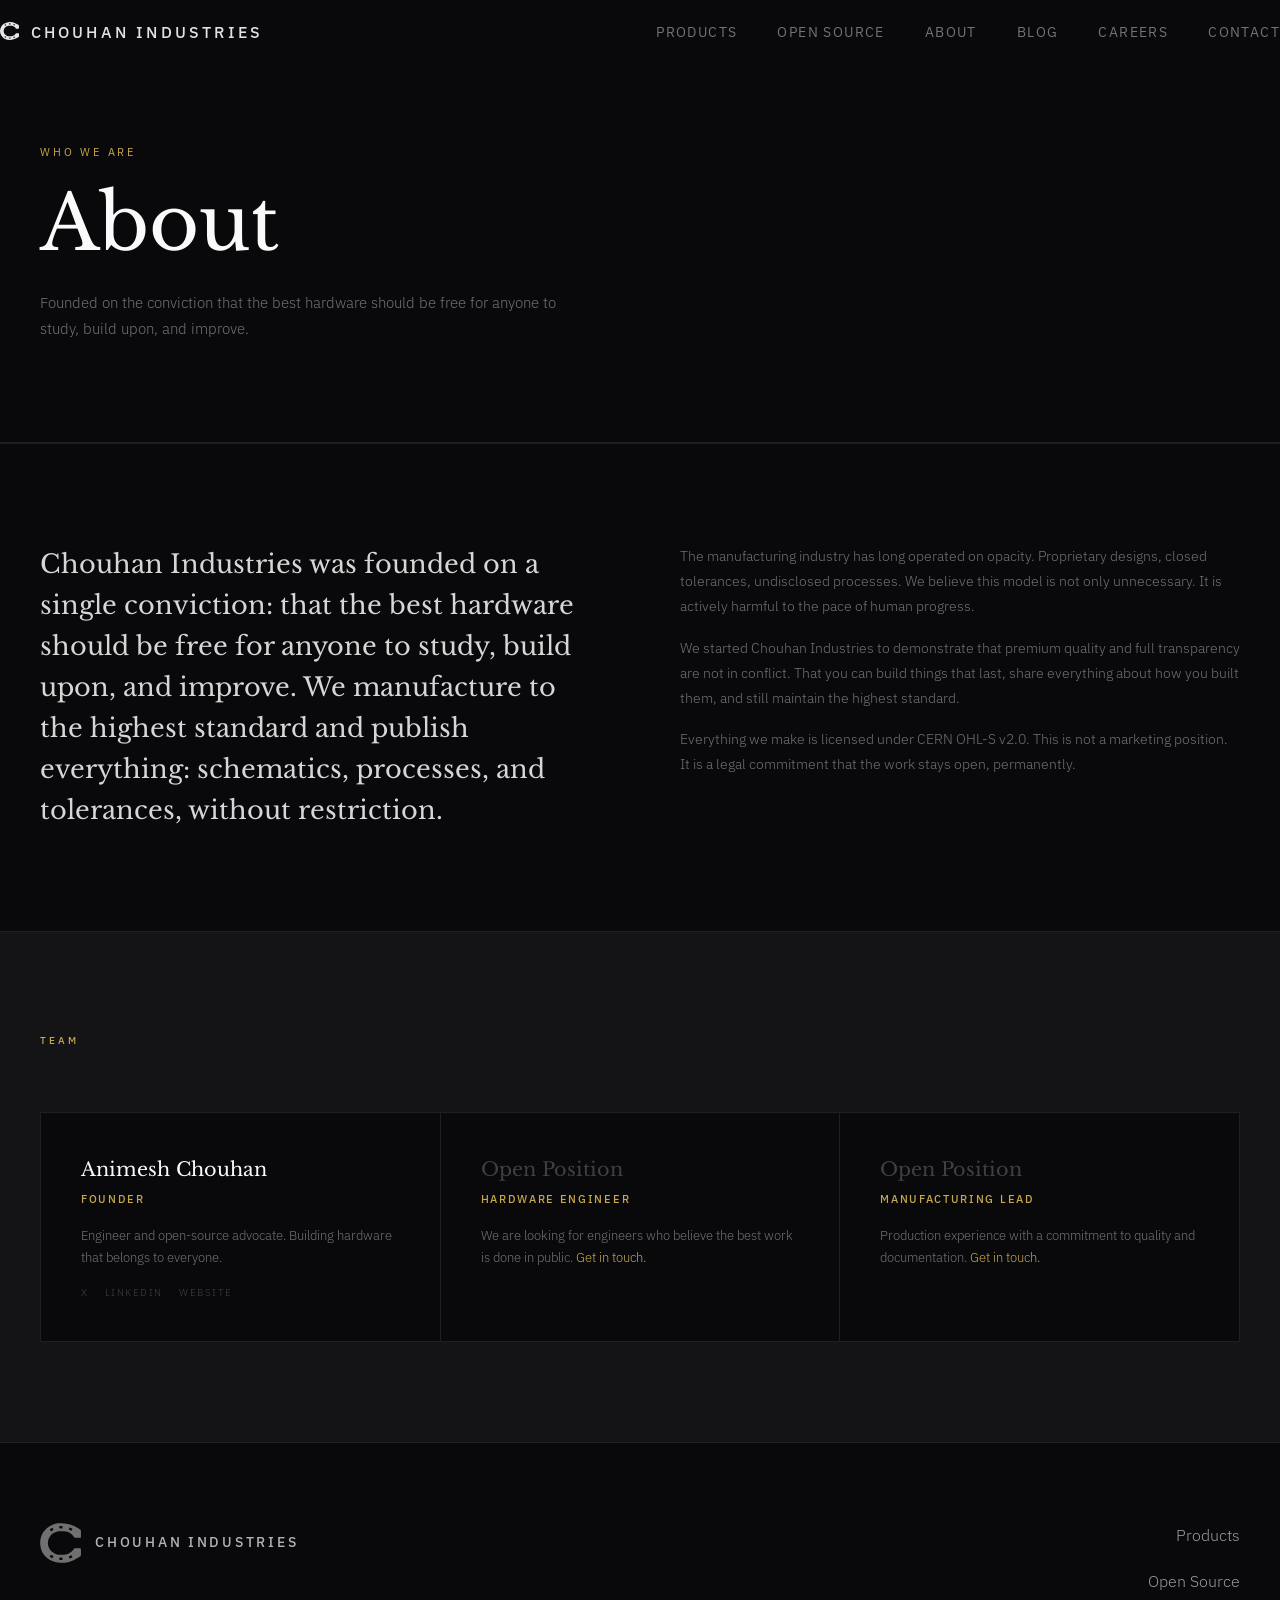
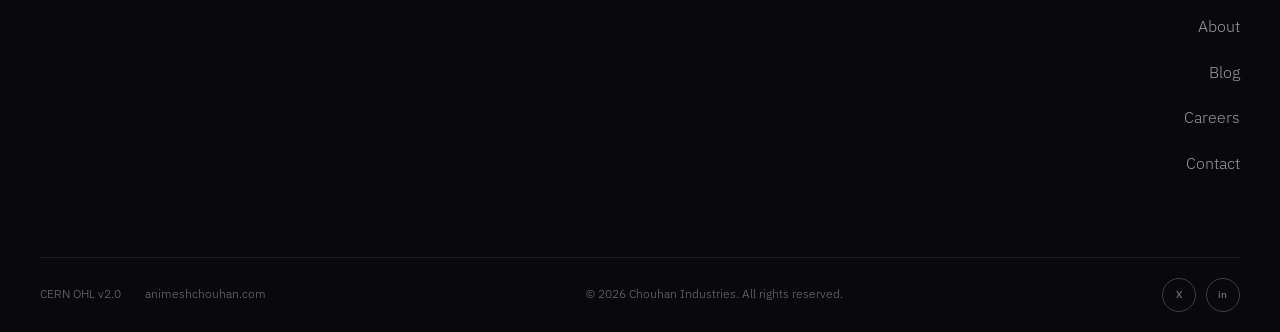
==== about.html @ 0e14c068 "Full site build: multi-page, OMP product, branding system - Redesigned with enterprise aesthetic (da" ====
<!DOCTYPE html>
<html lang="en">

<head>
  <meta charset="UTF-8">
  <meta name="viewport" content="width=device-width, initial-scale=1.0">
  <title>About | Chouhan Industries</title>
  <link rel="preconnect" href="https://fonts.googleapis.com">
  <link rel="preconnect" href="https://fonts.gstatic.com" crossorigin>
  <link href="https://fonts.googleapis.com/css2?family=Libre+Baskerville:ital,wght@0,400;0,700;1,400&family=IBM+Plex+Sans:wght@300;400;500&display=swap" rel="stylesheet">
  <link rel="stylesheet" href="assets/css/style.css">
  <link rel="icon" type="image/x-icon" href="assets/favicons/favicon.ico">
  <link rel="icon" type="image/png" sizes="32x32" href="assets/favicons/favicon-32x32.png">
  <link rel="icon" type="image/png" sizes="16x16" href="assets/favicons/favicon-16x16.png">
  <link rel="icon" type="image/svg+xml" href="assets/favicons/logo-icon.svg">
  <link rel="apple-touch-icon" sizes="180x180" href="assets/favicons/apple-touch-icon.png">
</head>

<body>

  <nav id="navbar" class="scrolled">
    <div class="nav-inner">
      <a href="index.html" class="wordmark"><img src="assets/favicons/logo-icon.svg" alt="Chouhan Industries" class="nav-logo">CHOUHAN INDUSTRIES</a>
      <ul class="nav-links">
        <li><a href="products.html">Products</a></li>
        <li><a href="open-source.html">Open Source</a></li>
        <li><a href="about.html">About</a></li>
        <li><a href="blog.html">Blog</a></li>
        <li><a href="careers.html">Careers</a></li>
        <li><a href="contact.html">Contact</a></li>
      </ul>
      <button class="hamburger" id="hamburger" aria-label="Toggle menu" aria-expanded="false">
        <span></span>
        <span></span>
        <span></span>
      </button>
    </div>
  </nav>

  <div class="mobile-menu" id="mobile-menu" aria-hidden="true">
    <ul>
      <li><a href="products.html">Products</a></li>
      <li><a href="open-source.html">Open Source</a></li>
      <li><a href="about.html">About</a></li>
      <li><a href="blog.html">Blog</a></li>
      <li><a href="careers.html">Careers</a></li>
        <li><a href="careers.html">Careers</a></li>
        <li><a href="contact.html">Contact</a></li>
    </ul>
  </div>

  <div class="page-hero">
    <div class="section-inner">
      <p class="eyebrow">Who We Are</p>
      <h1>About</h1>
      <p class="page-sub">Founded on the conviction that the best hardware should be free for anyone to study, build upon, and improve.</p>
    </div>
  </div>

  <section class="page-section">
    <div class="section-inner">
      <div class="about-body">
        <div class="lead">
          Chouhan Industries was founded on a single conviction: that the best hardware should be free for anyone to study, build upon, and improve. We manufacture to the highest standard and publish everything: schematics, processes, and tolerances, without restriction.
        </div>
        <div class="detail">
          <p>The manufacturing industry has long operated on opacity. Proprietary designs, closed tolerances, undisclosed processes. We believe this model is not only unnecessary. It is actively harmful to the pace of human progress.</p>
          <p>We started Chouhan Industries to demonstrate that premium quality and full transparency are not in conflict. That you can build things that last, share everything about how you built them, and still maintain the highest standard.</p>
          <p>Everything we make is licensed under CERN OHL-S v2.0. This is not a marketing position. It is a legal commitment that the work stays open, permanently.</p>
        </div>
      </div>
    </div>
  </section>

  <section class="page-section surface">
    <div class="section-inner">
      <p class="section-label">Team</p>
      <div class="team-grid">
        <div class="team-card">
          <p class="name">Animesh Chouhan</p>
          <p class="role">Founder</p>
          <p>Engineer and open-source advocate. Building hardware that belongs to everyone.</p>
          <div style="margin-top: 16px; display: flex; gap: 16px;">
            <a href="https://x.com/animeshsingh338" target="_blank" rel="noopener noreferrer" style="font-size: 0.65rem; letter-spacing: 0.15em; text-transform: uppercase; color: var(--subtle);">X</a>
            <a href="https://www.linkedin.com/in/animesh-chouhan" target="_blank" rel="noopener noreferrer" style="font-size: 0.65rem; letter-spacing: 0.15em; text-transform: uppercase; color: var(--subtle);">LinkedIn</a>
            <a href="https://animeshchouhan.com" target="_blank" rel="noopener noreferrer" style="font-size: 0.65rem; letter-spacing: 0.15em; text-transform: uppercase; color: var(--subtle);">Website</a>
          </div>
        </div>
        <div class="team-card">
          <p class="name" style="color: var(--subtle);">Open Position</p>
          <p class="role">Hardware Engineer</p>
          <p>We are looking for engineers who believe the best work is done in public. <a href="contact.html" style="color: var(--gold);">Get in touch.</a></p>
        </div>
        <div class="team-card">
          <p class="name" style="color: var(--subtle);">Open Position</p>
          <p class="role">Manufacturing Lead</p>
          <p>Production experience with a commitment to quality and documentation. <a href="contact.html" style="color: var(--gold);">Get in touch.</a></p>
        </div>
      </div>
    </div>
  </section>

  <footer>
    <div class="footer-inner">
      <div class="footer-top">
        <a href="index.html" class="footer-wordmark"><img src="assets/favicons/logo-icon.svg" alt="Chouhan Industries" class="footer-logo">CHOUHAN INDUSTRIES</a>
        <nav class="footer-nav">
          <a href="products.html">Products</a>
          <a href="open-source.html">Open Source</a>
          <a href="about.html">About</a>
          <a href="blog.html">Blog</a>
          <a href="careers.html">Careers</a>
          <a href="contact.html">Contact</a>
        </nav>
      </div>
      <div class="footer-bottom">
        <div class="footer-legal">
          <a href="https://ohwr.org/project/cernohl/-/wikis/uploads/819d71bea3458f71fba6cf4fb0f2de6b/cern_ohl_s_v2.txt" target="_blank" rel="noopener noreferrer">CERN OHL v2.0</a>
          <a href="https://animeshchouhan.com" target="_blank" rel="noopener noreferrer">animeshchouhan.com</a>
        </div>
        <p class="footer-copy">&copy; 2026 Chouhan Industries. All rights reserved.</p>
        <div class="footer-social">
          <a href="https://x.com/chouhan_ai" target="_blank" rel="noopener noreferrer" aria-label="X">X</a>
          <a href="https://www.linkedin.com/company/chouhan-industries" target="_blank" rel="noopener noreferrer" aria-label="LinkedIn">in</a>
        </div>
      </div>
    </div>
  </footer>

  <script src="assets/js/script.js"></script>
</body>

</html>
---- assets/css/style.css ----
/* ── Variables ───────────────────────────────────────────── */
:root {
  --bg:         #09090B;
  --surface:    #141417;
  --border:     #1F1F23;
  --text:       #FAFAFA;
  --muted:      #71717A;
  --subtle:     #3F3F46;
  --gold:       #C9A84C;

  --font-display: 'Libre Baskerville', Georgia, serif;
  --font-body:    'IBM Plex Sans', system-ui, sans-serif;

  --max-w: 1600px;
  --nav-h: 64px;
}

/* ── Reset ───────────────────────────────────────────────── */
*, *::before, *::after {
  margin: 0;
  padding: 0;
  box-sizing: border-box;
}

html {
  scroll-behavior: smooth;
}

body {
  background-color: var(--bg);
  color: var(--text);
  font-family: var(--font-body);
  font-weight: 300;
  line-height: 1.6;
  -webkit-font-smoothing: antialiased;
  overflow-x: hidden;
}

a {
  text-decoration: none;
  color: inherit;
}

/* ── Nav ─────────────────────────────────────────────────── */
#navbar {
  position: fixed;
  top: 0;
  left: 0;
  right: 0;
  height: var(--nav-h);
  z-index: 100;
  transition: background 0.4s ease, border-color 0.4s ease;
  border-bottom: 1px solid transparent;
}

#navbar.scrolled {
  background: rgba(9, 9, 11, 0.92);
  backdrop-filter: blur(12px);
  -webkit-backdrop-filter: blur(12px);
  border-bottom-color: var(--border);
}

.nav-inner {
  max-width: var(--max-w);
  margin: 0 auto;
  padding: 0;
  height: 100%;
  display: flex;
  align-items: center;
  justify-content: space-between;
}

.wordmark {
  font-family: var(--font-body);
  font-size: 1rem;
  font-weight: 500;
  letter-spacing: 0.2em;
  color: var(--text);
  opacity: 0.9;
  display: flex;
  align-items: center;
  gap: 12px;
  line-height: 1;
}

.nav-logo {
  height: 18px;
  width: auto;
  display: block;
  flex-shrink: 0;
  position: relative;
  top: -1px;
}

.nav-links {
  list-style: none;
  display: flex;
  gap: 40px;
}

.nav-links a {
  font-size: 0.875rem;
  font-weight: 400;
  letter-spacing: 0.1em;
  color: var(--muted);
  text-transform: uppercase;
}

.nav-links a:hover {
  color: var(--text);
}

/* ── Hero ────────────────────────────────────────────────── */
#hero {
  min-height: 100vh;
  display: flex;
  flex-direction: column;
  justify-content: center;
  padding: 0 40px;
  position: relative;
}

.hero-inner {
  max-width: var(--max-w);
  margin: 0 auto;
  width: 100%;
  padding-top: var(--nav-h);
}

.eyebrow {
  font-size: 0.7rem;
  font-weight: 400;
  letter-spacing: 0.25em;
  text-transform: uppercase;
  color: var(--gold);
  margin-bottom: 32px;
}

#hero h1 {
  font-family: var(--font-display);
  font-size: clamp(2.5rem, 8vw, 7.5rem);
  font-weight: 300;
  line-height: 1.05;
  letter-spacing: -0.01em;
  color: var(--text);
  margin-bottom: 40px;
  overflow-wrap: break-word;
}

#hero h1 em {
  font-style: italic;
  color: var(--gold);
}

.gold-rule {
  width: 48px;
  height: 1px;
  background: var(--gold);
  margin-bottom: 28px;
}

.hero-sub {
  font-size: 0.95rem;
  font-weight: 300;
  color: var(--muted);
  letter-spacing: 0.05em;
  max-width: 400px;
}


/* ── Section base ────────────────────────────────────────── */
.section-inner {
  max-width: var(--max-w);
  margin: 0 auto;
  padding: 0 40px;
}

.section-label {
  font-size: 0.65rem;
  font-weight: 500;
  letter-spacing: 0.3em;
  text-transform: uppercase;
  color: var(--gold);
  margin-bottom: 64px;
}

/* ── About / Manifesto ───────────────────────────────────── */
#about {
  padding: 140px 0;
  border-top: 1px solid var(--border);
}

.manifesto-block {
  max-width: 760px;
}

.manifesto-text {
  font-family: var(--font-display);
  font-size: clamp(1.4rem, 2.5vw, 2rem);
  font-weight: 300;
  line-height: 1.6;
  color: var(--text);
  opacity: 0.85;
}

/* ── Capabilities ────────────────────────────────────────── */
#capabilities {
  padding: 140px 0;
  border-top: 1px solid var(--border);
  background: var(--surface);
}

.capabilities-grid {
  display: grid;
  grid-template-columns: repeat(3, 1fr);
  gap: 1px;
  background: var(--border);
  border: 1px solid var(--border);
}

.capability-item {
  background: var(--surface);
  padding: 48px 40px 56px;
}

.cap-number {
  display: block;
  font-size: 0.65rem;
  font-weight: 500;
  letter-spacing: 0.2em;
  color: var(--muted);
  margin-bottom: 20px;
}

.cap-rule {
  width: 24px;
  height: 1px;
  background: var(--gold);
  margin-bottom: 28px;
}

.capability-item h3 {
  font-family: var(--font-display);
  font-size: 1.5rem;
  font-weight: 400;
  letter-spacing: 0.01em;
  margin-bottom: 16px;
  color: var(--text);
}

.capability-item p {
  font-size: 0.85rem;
  font-weight: 300;
  color: var(--muted);
  line-height: 1.7;
}

/* ── Philosophy ──────────────────────────────────────────── */
#philosophy {
  padding: 160px 0;
  border-top: 1px solid var(--border);
  text-align: center;
}

.philosophy-statement {
  font-family: var(--font-display);
  font-size: clamp(3rem, 7vw, 6.5rem);
  font-weight: 300;
  line-height: 1.1;
  color: var(--text);
}

.philosophy-statement em {
  font-style: italic;
  color: var(--gold);
}

/* ── Footer ──────────────────────────────────────────────── */
footer {
  border-top: 1px solid var(--border);
}

.footer-inner {
  max-width: var(--max-w);
  margin: 0 auto;
  padding: 0 40px;
}

.footer-top {
  display: flex;
  justify-content: space-between;
  align-items: flex-start;
  padding: 80px 0;
}

.footer-wordmark {
  font-size: 0.85rem;
  font-weight: 500;
  letter-spacing: 0.2em;
  color: var(--text);
  opacity: 0.7;
  display: flex;
  align-items: center;
  gap: 14px;
}

.footer-wordmark:hover {
  opacity: 1;
}

.footer-logo {
  height: 40px;
  width: auto;
  display: block;
  opacity: 0.6;
}

.footer-nav {
  display: flex;
  flex-direction: column;
  align-items: flex-end;
  gap: 20px;
}

.footer-nav a {
  font-size: 1rem;
  font-weight: 300;
  color: var(--text);
  opacity: 0.6;
}

.footer-nav a:hover {
  opacity: 1;
}

.footer-bottom {
  display: flex;
  align-items: center;
  justify-content: space-between;
  padding: 20px 0;
  border-top: 1px solid var(--border);
  gap: 24px;
}

.footer-legal {
  display: flex;
  gap: 24px;
}

.footer-legal a {
  font-size: 0.72rem;
  font-weight: 300;
  color: var(--muted);
}

.footer-legal a:hover {
  color: var(--text);
}

.footer-copy {
  font-size: 0.72rem;
  font-weight: 300;
  color: var(--muted);
}

.footer-social {
  display: flex;
  gap: 10px;
}

.footer-social a {
  width: 34px;
  height: 34px;
  border: 1px solid var(--subtle);
  border-radius: 50%;
  display: flex;
  align-items: center;
  justify-content: center;
  font-size: 0.65rem;
  font-weight: 500;
  letter-spacing: 0.05em;
  color: var(--muted);
}

.footer-social a:hover {
  border-color: var(--text);
  color: var(--text);
}


/* ── Hamburger ───────────────────────────────────────────── */
.hamburger {
  display: none;
  flex-direction: column;
  justify-content: center;
  gap: 5px;
  background: none;
  border: none;
  cursor: pointer;
  padding: 4px;
}

.hamburger span {
  display: block;
  width: 22px;
  height: 1px;
  background: var(--text);
}

.hamburger.open span:nth-child(1) {
  transform: translateY(6px) rotate(45deg);
}

.hamburger.open span:nth-child(2) {
  opacity: 0;
}

.hamburger.open span:nth-child(3) {
  transform: translateY(-6px) rotate(-45deg);
}

/* ── Mobile menu ─────────────────────────────────────────── */
.mobile-menu {
  display: none;
  position: fixed;
  top: var(--nav-h);
  left: 0;
  right: 0;
  background: var(--bg);
  border-bottom: 1px solid var(--border);
  z-index: 99;
}

.mobile-menu.open {
  display: block;
}

.mobile-menu ul {
  list-style: none;
  padding: 8px 0;
}

.mobile-menu ul li a {
  display: block;
  padding: 18px 24px;
  font-size: 0.875rem;
  font-weight: 400;
  letter-spacing: 0.1em;
  text-transform: uppercase;
  color: var(--muted);
  border-bottom: 1px solid var(--border);
}

.mobile-menu ul li:last-child a {
  border-bottom: none;
}

.mobile-menu ul li a:hover {
  color: var(--text);
}

/* ── Responsive ──────────────────────────────────────────── */
@media (max-width: 768px) {
  .nav-inner { padding: 0 24px; }
  .nav-links { display: none; }
  .hamburger { display: flex; }

  #hero { padding: 0 24px; }
  .scroll-hint { left: 24px; }

  .section-inner { padding: 0 24px; }

  #about, #capabilities, #philosophy { padding: 100px 0; }

  .capabilities-grid { grid-template-columns: 1fr; }

  .footer-top {
    flex-direction: column;
    gap: 48px;
    padding: 60px 0;
  }

  .footer-nav {
    align-items: flex-start;
  }

  .footer-bottom {
    flex-direction: column;
    align-items: flex-start;
    gap: 16px;
  }

  .page-hero { padding: 60px 0 80px; }
  .product-grid { grid-template-columns: 1fr; }
  .team-grid { grid-template-columns: 1fr; }
}

/* ── Inner page hero ─────────────────────────────────────── */
.page-hero {
  padding: 80px 0 100px;
  border-bottom: 1px solid var(--border);
  margin-top: var(--nav-h);
}

.page-hero .eyebrow {
  margin-bottom: 20px;
}

.page-hero h1 {
  font-family: var(--font-display);
  font-size: clamp(2.5rem, 6vw, 5rem);
  font-weight: 300;
  line-height: 1.1;
  color: var(--text);
  margin-bottom: 24px;
}

.page-hero h1 em {
  font-style: italic;
  color: var(--gold);
}

.page-hero .page-sub {
  font-size: 0.95rem;
  font-weight: 300;
  color: var(--muted);
  max-width: 520px;
  line-height: 1.7;
}

/* ── Page sections ───────────────────────────────────────── */
.page-section {
  padding: 100px 0;
  border-top: 1px solid var(--border);
}

.page-section.surface {
  background: var(--surface);
}

/* ── Products ────────────────────────────────────────────── */
.product-grid {
  display: grid;
  grid-template-columns: repeat(2, 1fr);
  gap: 1px;
  background: var(--border);
  border: 1px solid var(--border);
}

.product-card {
  background: var(--bg);
  padding: 48px 40px;
}

a.product-card:hover {
  background: var(--surface);
}

.product-card .status {
  display: inline-block;
  font-size: 0.6rem;
  font-weight: 500;
  letter-spacing: 0.2em;
  text-transform: uppercase;
  color: var(--gold);
  border: 1px solid rgba(201, 168, 76, 0.3);
  padding: 4px 10px;
  margin-bottom: 28px;
}

.product-card h3 {
  font-family: var(--font-display);
  font-size: 1.6rem;
  font-weight: 400;
  color: var(--text);
  margin-bottom: 12px;
}

.product-card p {
  font-size: 0.85rem;
  font-weight: 300;
  color: var(--muted);
  line-height: 1.7;
}

/* ── Open Source ─────────────────────────────────────────── */
.os-grid {
  display: grid;
  grid-template-columns: repeat(2, 1fr);
  gap: 48px;
}

.os-item h3 {
  font-family: var(--font-display);
  font-size: 1.3rem;
  font-weight: 400;
  color: var(--text);
  margin-bottom: 12px;
}

.os-item p {
  font-size: 0.85rem;
  font-weight: 300;
  color: var(--muted);
  line-height: 1.7;
  margin-bottom: 20px;
}

.os-item a.link {
  font-size: 0.75rem;
  font-weight: 500;
  letter-spacing: 0.1em;
  text-transform: uppercase;
  color: var(--gold);
  border-bottom: 1px solid rgba(201, 168, 76, 0.3);
  padding-bottom: 2px;
}

.os-item a.link:hover {
  border-bottom-color: var(--gold);
}

.license-block {
  background: var(--surface);
  border: 1px solid var(--border);
  padding: 40px;
  margin-top: 64px;
}

.license-block h3 {
  font-family: var(--font-display);
  font-size: 1.2rem;
  font-weight: 400;
  color: var(--text);
  margin-bottom: 12px;
}

.license-block p {
  font-size: 0.85rem;
  font-weight: 300;
  color: var(--muted);
  line-height: 1.7;
}

@media (max-width: 768px) {
  .os-grid { grid-template-columns: 1fr; gap: 32px; }
  .product-grid { grid-template-columns: 1fr; }
}

/* ── About ───────────────────────────────────────────────── */
.about-body {
  display: grid;
  grid-template-columns: 1fr 1fr;
  gap: 80px;
  align-items: start;
}

.about-body .lead {
  font-family: var(--font-display);
  font-size: clamp(1.2rem, 2vw, 1.6rem);
  font-weight: 300;
  line-height: 1.6;
  color: var(--text);
  opacity: 0.85;
}

.about-body .detail {
  font-size: 0.875rem;
  font-weight: 300;
  color: var(--muted);
  line-height: 1.8;
}

.about-body .detail p + p {
  margin-top: 16px;
}

.team-grid {
  display: grid;
  grid-template-columns: repeat(3, 1fr);
  gap: 1px;
  background: var(--border);
  border: 1px solid var(--border);
}

.team-card {
  background: var(--bg);
  padding: 40px;
}

.team-card .name {
  font-family: var(--font-display);
  font-size: 1.2rem;
  font-weight: 400;
  color: var(--text);
  margin-bottom: 4px;
}

.team-card .role {
  font-size: 0.7rem;
  font-weight: 500;
  letter-spacing: 0.15em;
  text-transform: uppercase;
  color: var(--gold);
  margin-bottom: 16px;
}

.team-card p {
  font-size: 0.8rem;
  font-weight: 300;
  color: var(--muted);
  line-height: 1.7;
}

@media (max-width: 768px) {
  .about-body { grid-template-columns: 1fr; gap: 40px; }
  .team-grid { grid-template-columns: 1fr; }
}

/* ── Contact ─────────────────────────────────────────────── */
.contact-layout {
  display: grid;
  grid-template-columns: 1fr 1.6fr;
  gap: 80px;
  align-items: start;
}

.contact-info h3 {
  font-family: var(--font-display);
  font-size: 1.2rem;
  font-weight: 400;
  color: var(--text);
  margin-bottom: 12px;
}

.contact-info p {
  font-size: 0.85rem;
  font-weight: 300;
  color: var(--muted);
  line-height: 1.7;
  margin-bottom: 32px;
}

.contact-detail {
  margin-bottom: 16px;
}

.contact-detail .label {
  font-size: 0.65rem;
  font-weight: 500;
  letter-spacing: 0.2em;
  text-transform: uppercase;
  color: var(--subtle);
  margin-bottom: 4px;
}

.contact-detail a,
.contact-detail span {
  font-size: 0.875rem;
  font-weight: 300;
  color: var(--muted);
}

.contact-detail a:hover {
  color: var(--text);
}

.contact-form {
  display: flex;
  flex-direction: column;
  gap: 20px;
}

.form-row {
  display: grid;
  grid-template-columns: 1fr 1fr;
  gap: 20px;
}

.form-group {
  display: flex;
  flex-direction: column;
  gap: 8px;
}

.form-group label {
  font-size: 0.65rem;
  font-weight: 500;
  letter-spacing: 0.2em;
  text-transform: uppercase;
  color: var(--subtle);
}

.form-group input,
.form-group select,
.form-group textarea {
  background: var(--surface);
  border: 1px solid var(--border);
  color: var(--text);
  font-family: var(--font-body);
  font-size: 0.875rem;
  font-weight: 300;
  padding: 14px 16px;
  outline: none;
  resize: none;
  appearance: none;
}

.form-group input:focus,
.form-group select:focus,
.form-group textarea:focus {
  border-color: var(--gold);
}

.form-group input::placeholder,
.form-group textarea::placeholder {
  color: var(--subtle);
}

.form-group select option {
  background: var(--surface);
}

.btn-submit {
  align-self: flex-start;
  background: none;
  border: 1px solid var(--gold);
  color: var(--gold);
  font-family: var(--font-body);
  font-size: 0.75rem;
  font-weight: 500;
  letter-spacing: 0.2em;
  text-transform: uppercase;
  padding: 14px 32px;
  cursor: pointer;
}

.btn-submit:hover {
  background: var(--gold);
  color: var(--bg);
}

@media (max-width: 768px) {
  .contact-layout { grid-template-columns: 1fr; gap: 48px; }
  .form-row { grid-template-columns: 1fr; }
}

/* ── OMP Products ────────────────────────────────────────── */
.omp-grid {
  display: grid;
  grid-template-columns: repeat(3, 1fr);
  gap: 1px;
  background: var(--border);
  border: 1px solid var(--border);
}

.omp-item {
  background: var(--bg);
  padding: 40px;
}

.omp-title {
  font-size: 0.6rem;
  font-weight: 500;
  letter-spacing: 0.25em;
  text-transform: uppercase;
  color: var(--gold);
  margin-bottom: 24px;
}

.module-list {
  list-style: none;
  display: flex;
  flex-direction: column;
  gap: 10px;
}

.module-list li {
  font-size: 0.85rem;
  font-weight: 300;
  color: var(--muted);
  padding-left: 14px;
  position: relative;
}

.module-list li::before {
  content: '';
  position: absolute;
  left: 0;
  top: 50%;
  transform: translateY(-50%);
  width: 4px;
  height: 1px;
  background: var(--subtle);
}

.stack-diagram {
  display: flex;
  flex-direction: column;
  gap: 1px;
  background: var(--border);
  border: 1px solid var(--border);
  max-width: 960px;
}

.stack-layer {
  background: var(--bg);
  padding: 24px 32px;
  display: flex;
  align-items: center;
  gap: 40px;
}

.stack-layer.stack-api,
.stack-layer.stack-modules {
  background: var(--surface);
}

.stack-label {
  font-size: 0.6rem;
  font-weight: 500;
  letter-spacing: 0.2em;
  text-transform: uppercase;
  color: var(--gold);
  min-width: 180px;
  flex-shrink: 0;
}

.stack-chips {
  display: flex;
  flex-wrap: wrap;
  gap: 6px;
}

.stack-chip {
  font-size: 0.75rem;
  font-weight: 300;
  color: var(--muted);
  border: 1px solid var(--border);
  padding: 4px 10px;
  white-space: nowrap;
}

.roadmap-grid {
  display: grid;
  grid-template-columns: repeat(3, 1fr);
  gap: 1px;
  background: var(--border);
  border: 1px solid var(--border);
}

.roadmap-item {
  background: var(--bg);
  padding: 40px;
}

.roadmap-phase {
  font-size: 0.6rem;
  font-weight: 500;
  letter-spacing: 0.2em;
  text-transform: uppercase;
  color: var(--subtle);
  margin-bottom: 16px;
}

.roadmap-item h4 {
  font-family: var(--font-display);
  font-size: 1.1rem;
  font-weight: 400;
  color: var(--text);
  margin-bottom: 12px;
}

.roadmap-item p {
  font-size: 0.82rem;
  font-weight: 300;
  color: var(--muted);
  line-height: 1.7;
  margin-bottom: 20px;
}

.roadmap-item .status {
  display: inline-block;
  font-size: 0.6rem;
  font-weight: 500;
  letter-spacing: 0.2em;
  text-transform: uppercase;
  color: var(--gold);
  border: 1px solid rgba(201, 168, 76, 0.3);
  padding: 4px 10px;
}

.code-block {
  background: var(--surface);
  border: 1px solid var(--border);
  padding: 32px;
  font-family: 'IBM Plex Mono', 'Courier New', monospace;
  font-size: 0.8rem;
  font-weight: 300;
  color: var(--muted);
  line-height: 1.9;
  overflow-x: auto;
  white-space: pre;
}

.btn-primary {
  display: inline-block;
  background: var(--gold);
  color: var(--bg);
  font-family: var(--font-body);
  font-size: 0.72rem;
  font-weight: 500;
  letter-spacing: 0.2em;
  text-transform: uppercase;
  padding: 14px 32px;
  border: 1px solid var(--gold);
}

.btn-primary:hover {
  background: transparent;
  color: var(--gold);
}

.btn-secondary {
  display: inline-block;
  background: transparent;
  color: var(--muted);
  font-family: var(--font-body);
  font-size: 0.72rem;
  font-weight: 500;
  letter-spacing: 0.2em;
  text-transform: uppercase;
  padding: 14px 32px;
  border: 1px solid var(--border);
}

.btn-secondary:hover {
  border-color: var(--subtle);
  color: var(--text);
}

@media (max-width: 768px) {
  .omp-grid { grid-template-columns: 1fr; }
  .roadmap-grid { grid-template-columns: 1fr; }
  .stack-layer { flex-direction: column; align-items: flex-start; gap: 12px; }
  .stack-label { min-width: auto; }
}

/* ── Journal ─────────────────────────────────────────────── */
.journal-list {
  display: flex;
  flex-direction: column;
}

.journal-item {
  display: grid;
  grid-template-columns: 140px 1fr;
  gap: 40px;
  padding: 40px 0;
  border-bottom: 1px solid var(--border);
  align-items: start;
}

.journal-item:first-child {
  border-top: 1px solid var(--border);
}

.journal-item .date {
  font-size: 0.75rem;
  font-weight: 300;
  color: var(--subtle);
  padding-top: 4px;
}

.journal-item .tag {
  display: inline-block;
  font-size: 0.6rem;
  font-weight: 500;
  letter-spacing: 0.2em;
  text-transform: uppercase;
  color: var(--gold);
  margin-bottom: 10px;
}

.journal-item h3 {
  font-family: var(--font-display);
  font-size: 1.3rem;
  font-weight: 400;
  color: var(--text);
  margin-bottom: 8px;
}

.journal-item p {
  font-size: 0.85rem;
  font-weight: 300;
  color: var(--muted);
  line-height: 1.7;
}

.empty-state {
  padding: 80px 0;
  text-align: center;
}

.empty-state p {
  font-size: 0.875rem;
  font-weight: 300;
  color: var(--subtle);
}

@media (max-width: 768px) {
  .journal-item { grid-template-columns: 1fr; gap: 12px; }
}
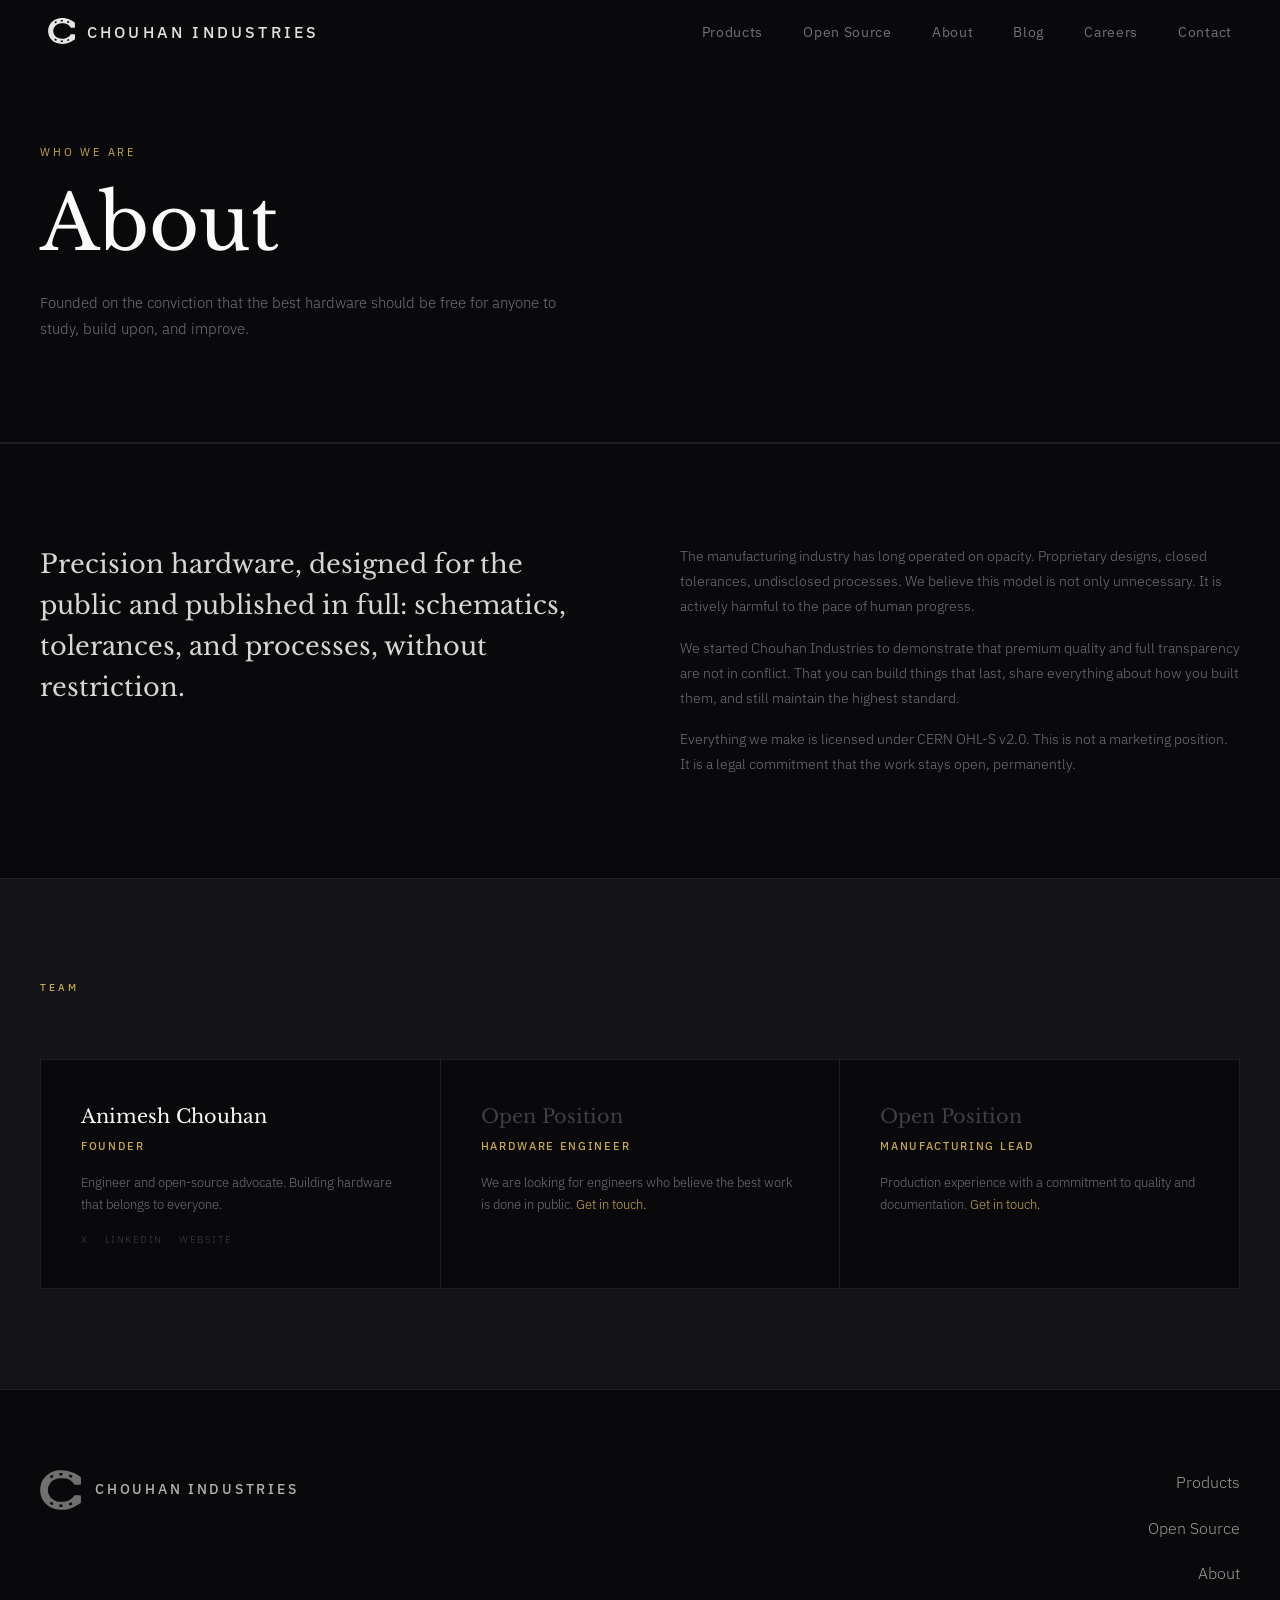
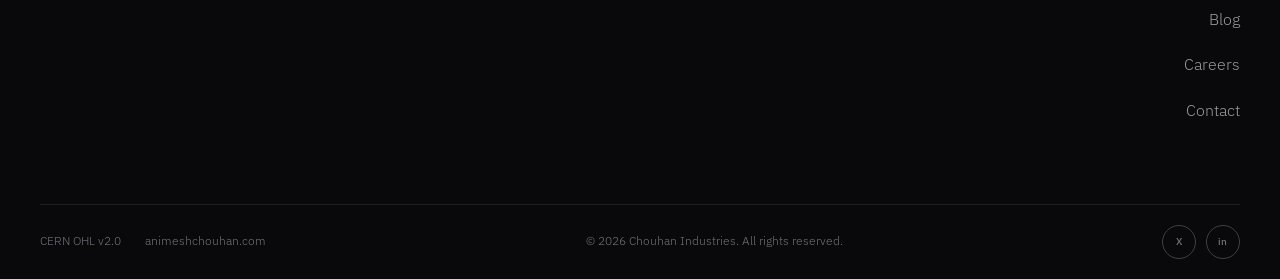
==== commit ba758d8b: "UI polish: typography, spacing, navbar, careers, open source, contact form - Increase line-height on" ====
--- a/about.html
+++ b/about.html
@@ -43,7 +43,6 @@
       <li><a href="open-source.html">Open Source</a></li>
       <li><a href="about.html">About</a></li>
       <li><a href="blog.html">Blog</a></li>
-      <li><a href="careers.html">Careers</a></li>
         <li><a href="careers.html">Careers</a></li>
         <li><a href="contact.html">Contact</a></li>
     </ul>
@@ -61,7 +60,7 @@
     <div class="section-inner">
       <div class="about-body">
         <div class="lead">
-          Chouhan Industries was founded on a single conviction: that the best hardware should be free for anyone to study, build upon, and improve. We manufacture to the highest standard and publish everything: schematics, processes, and tolerances, without restriction.
+          Precision hardware, designed for the public and published in full: schematics, tolerances, and processes, without restriction.
         </div>
         <div class="detail">
           <p>The manufacturing industry has long operated on opacity. Proprietary designs, closed tolerances, undisclosed processes. We believe this model is not only unnecessary. It is actively harmful to the pace of human progress.</p>
--- a/assets/css/style.css
+++ b/assets/css/style.css
@@ -48,6 +48,7 @@
   left: 0;
   right: 0;
   height: var(--nav-h);
+  padding: 0 48px;
   z-index: 100;
   transition: background 0.4s ease, border-color 0.4s ease;
   border-bottom: 1px solid transparent;
@@ -84,7 +85,7 @@
 }
 
 .nav-logo {
-  height: 18px;
+  height: 26px;
   width: auto;
   display: block;
   flex-shrink: 0;
@@ -101,9 +102,9 @@
 .nav-links a {
   font-size: 0.875rem;
   font-weight: 400;
-  letter-spacing: 0.1em;
-  color: var(--muted);
-  text-transform: uppercase;
+  letter-spacing: 0.05em;
+  color: var(--muted);
+  text-transform: capitalize;
 }
 
 .nav-links a:hover {
@@ -140,7 +141,7 @@
   font-family: var(--font-display);
   font-size: clamp(2.5rem, 8vw, 7.5rem);
   font-weight: 300;
-  line-height: 1.05;
+  line-height: 1.2;
   letter-spacing: -0.01em;
   color: var(--text);
   margin-bottom: 40px;
@@ -150,6 +151,20 @@
 #hero h1 em {
   font-style: italic;
   color: var(--gold);
+}
+
+.scroll-hint {
+  position: absolute;
+  bottom: 40px;
+  left: 50%;
+  transform: translateX(-50%);
+  color: var(--muted);
+  animation: bounce 2s ease-in-out infinite;
+}
+
+@keyframes bounce {
+  0%, 100% { transform: translateX(-50%) translateY(0); }
+  50%       { transform: translateX(-50%) translateY(6px); }
 }
 
 .gold-rule {
@@ -164,7 +179,7 @@
   font-weight: 300;
   color: var(--muted);
   letter-spacing: 0.05em;
-  max-width: 400px;
+  max-width: 600px;
 }
 
 
@@ -191,16 +206,26 @@
 }
 
 .manifesto-block {
+  display: flex;
+  align-items: center;
+  gap: 64px;
+}
+
+.oshw-badge {
+  width: 140px;
+  flex-shrink: 0;
+  margin-left: auto;
+  opacity: 0.9;
+}
+
+.manifesto-text {
+  font-family: var(--font-body);
+  font-size: clamp(1.05rem, 1.6vw, 1.3rem);
+  font-weight: 300;
+  line-height: 1.9;
+  color: var(--text);
+  opacity: 0.75;
   max-width: 760px;
-}
-
-.manifesto-text {
-  font-family: var(--font-display);
-  font-size: clamp(1.4rem, 2.5vw, 2rem);
-  font-weight: 300;
-  line-height: 1.6;
-  color: var(--text);
-  opacity: 0.85;
 }
 
 /* ── Capabilities ────────────────────────────────────────── */
@@ -255,6 +280,80 @@
   line-height: 1.7;
 }
 
+/* ── Roles List ──────────────────────────────────────────── */
+.roles-list {
+  display: flex;
+  flex-direction: column;
+  border-top: 1px solid var(--border);
+}
+
+.role-item {
+  display: flex;
+  align-items: center;
+  justify-content: space-between;
+  gap: 40px;
+  padding: 32px 0;
+  border-bottom: 1px solid var(--border);
+}
+
+.role-meta {
+  display: grid;
+  grid-template-columns: 120px 240px 1fr;
+  align-items: center;
+  gap: 0 32px;
+  flex: 1;
+}
+
+.role-dept {
+  font-size: 0.65rem;
+  font-weight: 500;
+  letter-spacing: 0.25em;
+  text-transform: uppercase;
+  color: var(--gold);
+}
+
+.role-title {
+  font-family: var(--font-display);
+  font-size: 1.2rem;
+  font-weight: 400;
+  color: var(--text);
+}
+
+.role-desc {
+  font-size: 0.85rem;
+  font-weight: 300;
+  color: var(--muted);
+  line-height: 1.7;
+}
+
+.role-apply {
+  font-size: 0.7rem;
+  font-weight: 500;
+  letter-spacing: 0.15em;
+  text-transform: uppercase;
+  color: var(--gold);
+  border-bottom: 1px solid rgba(201,168,76,0.3);
+  padding-bottom: 2px;
+  white-space: nowrap;
+  flex-shrink: 0;
+}
+
+/* ── Video Embed ─────────────────────────────────────────── */
+.video-embed {
+  position: relative;
+  width: 100%;
+  max-width: 800px;
+  aspect-ratio: 16 / 9;
+}
+
+.video-embed iframe {
+  position: absolute;
+  inset: 0;
+  width: 100%;
+  height: 100%;
+  border: 1px solid var(--border);
+}
+
 /* ── Philosophy ──────────────────────────────────────────── */
 #philosophy {
   padding: 160px 0;
@@ -266,7 +365,7 @@
   font-family: var(--font-display);
   font-size: clamp(3rem, 7vw, 6.5rem);
   font-weight: 300;
-  line-height: 1.1;
+  line-height: 1.25;
   color: var(--text);
 }
 
@@ -462,17 +561,34 @@
 /* ── Responsive ──────────────────────────────────────────── */
 @media (max-width: 768px) {
   .nav-inner { padding: 0 24px; }
+  #navbar { padding: 0; }
   .nav-links { display: none; }
   .hamburger { display: flex; }
 
   #hero { padding: 0 24px; }
-  .scroll-hint { left: 24px; }
+  .scroll-hint { bottom: 24px; }
 
   .section-inner { padding: 0 24px; }
 
+  .manifesto-block {
+    flex-direction: column;
+    align-items: center;
+    gap: 32px;
+  }
+
+  .oshw-badge {
+    width: 100px;
+    margin-left: 0;
+    margin-right: 0;
+  }
+
   #about, #capabilities, #philosophy { padding: 100px 0; }
 
   .capabilities-grid { grid-template-columns: 1fr; }
+
+  .role-item { flex-direction: column; align-items: flex-start; gap: 12px; }
+  .role-meta { grid-template-columns: 1fr; gap: 4px; }
+  .role-apply { align-self: flex-start; }
 
   .footer-top {
     flex-direction: column;
